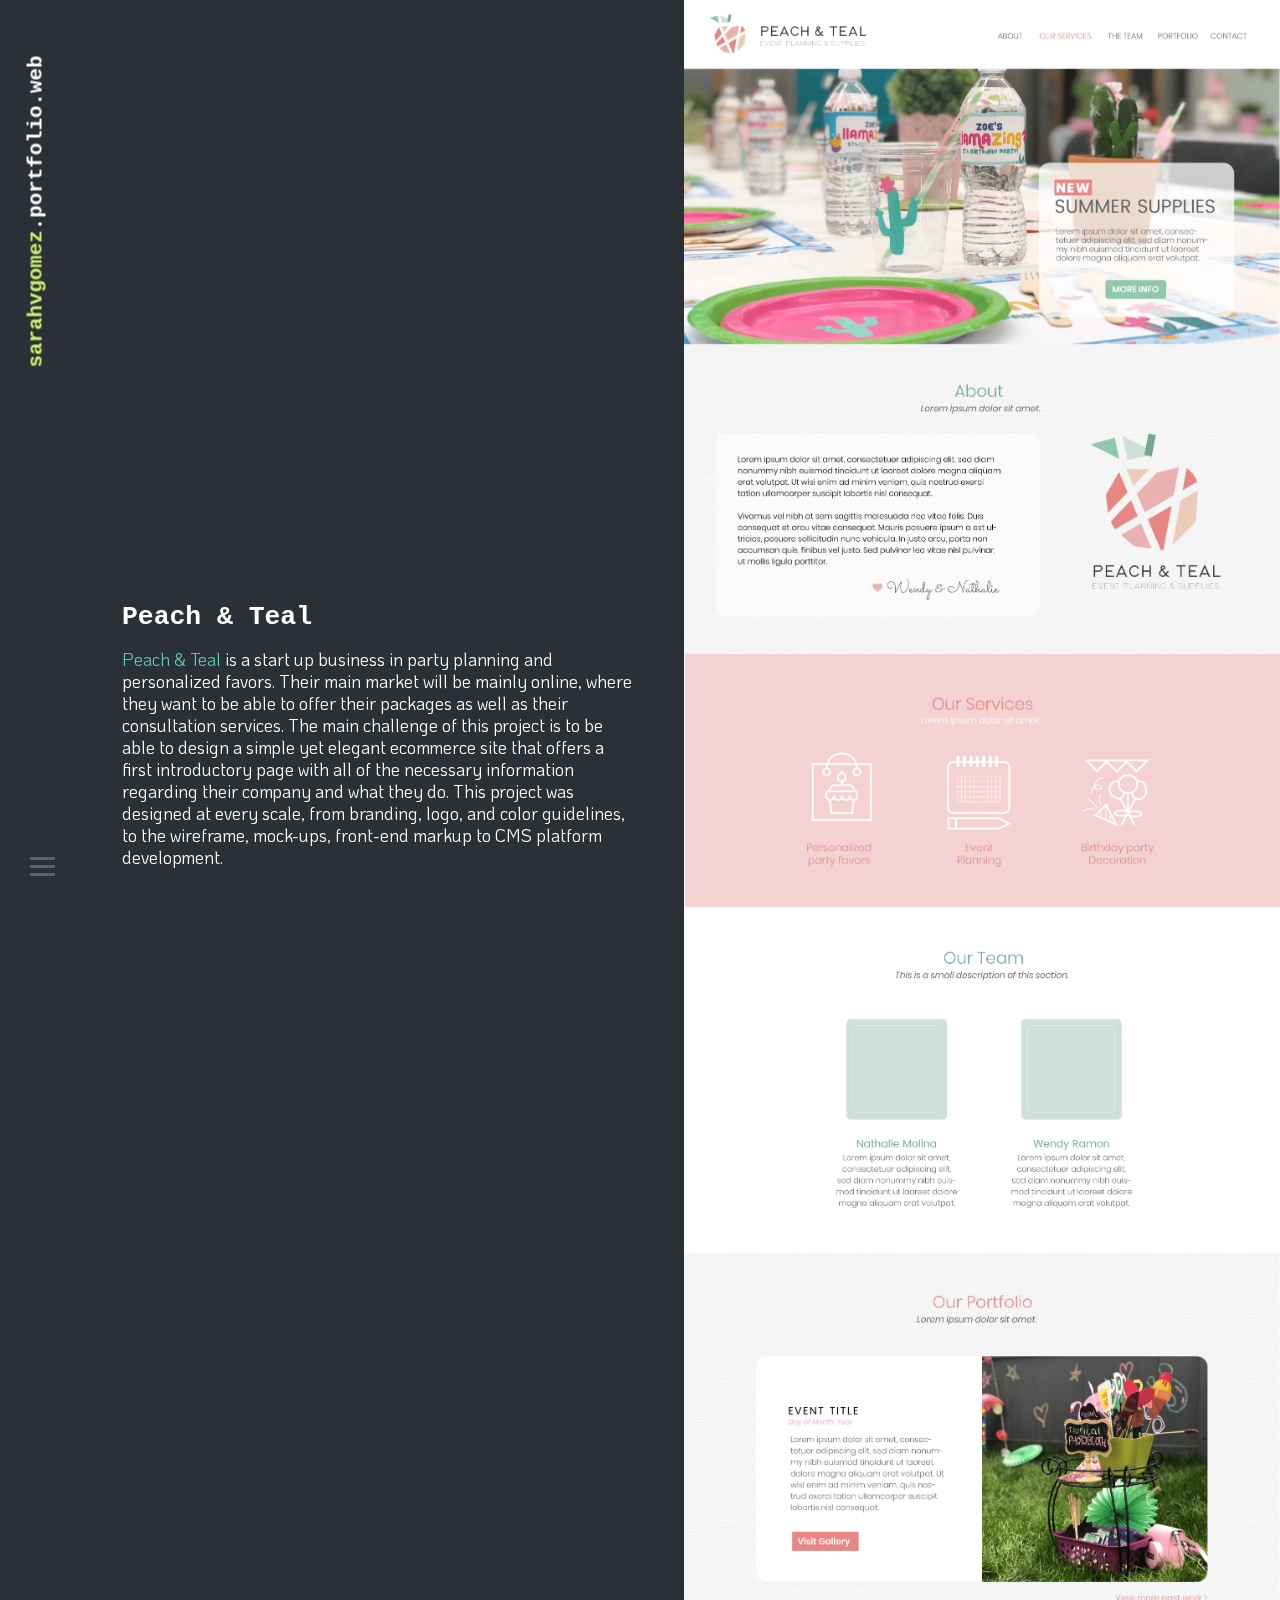
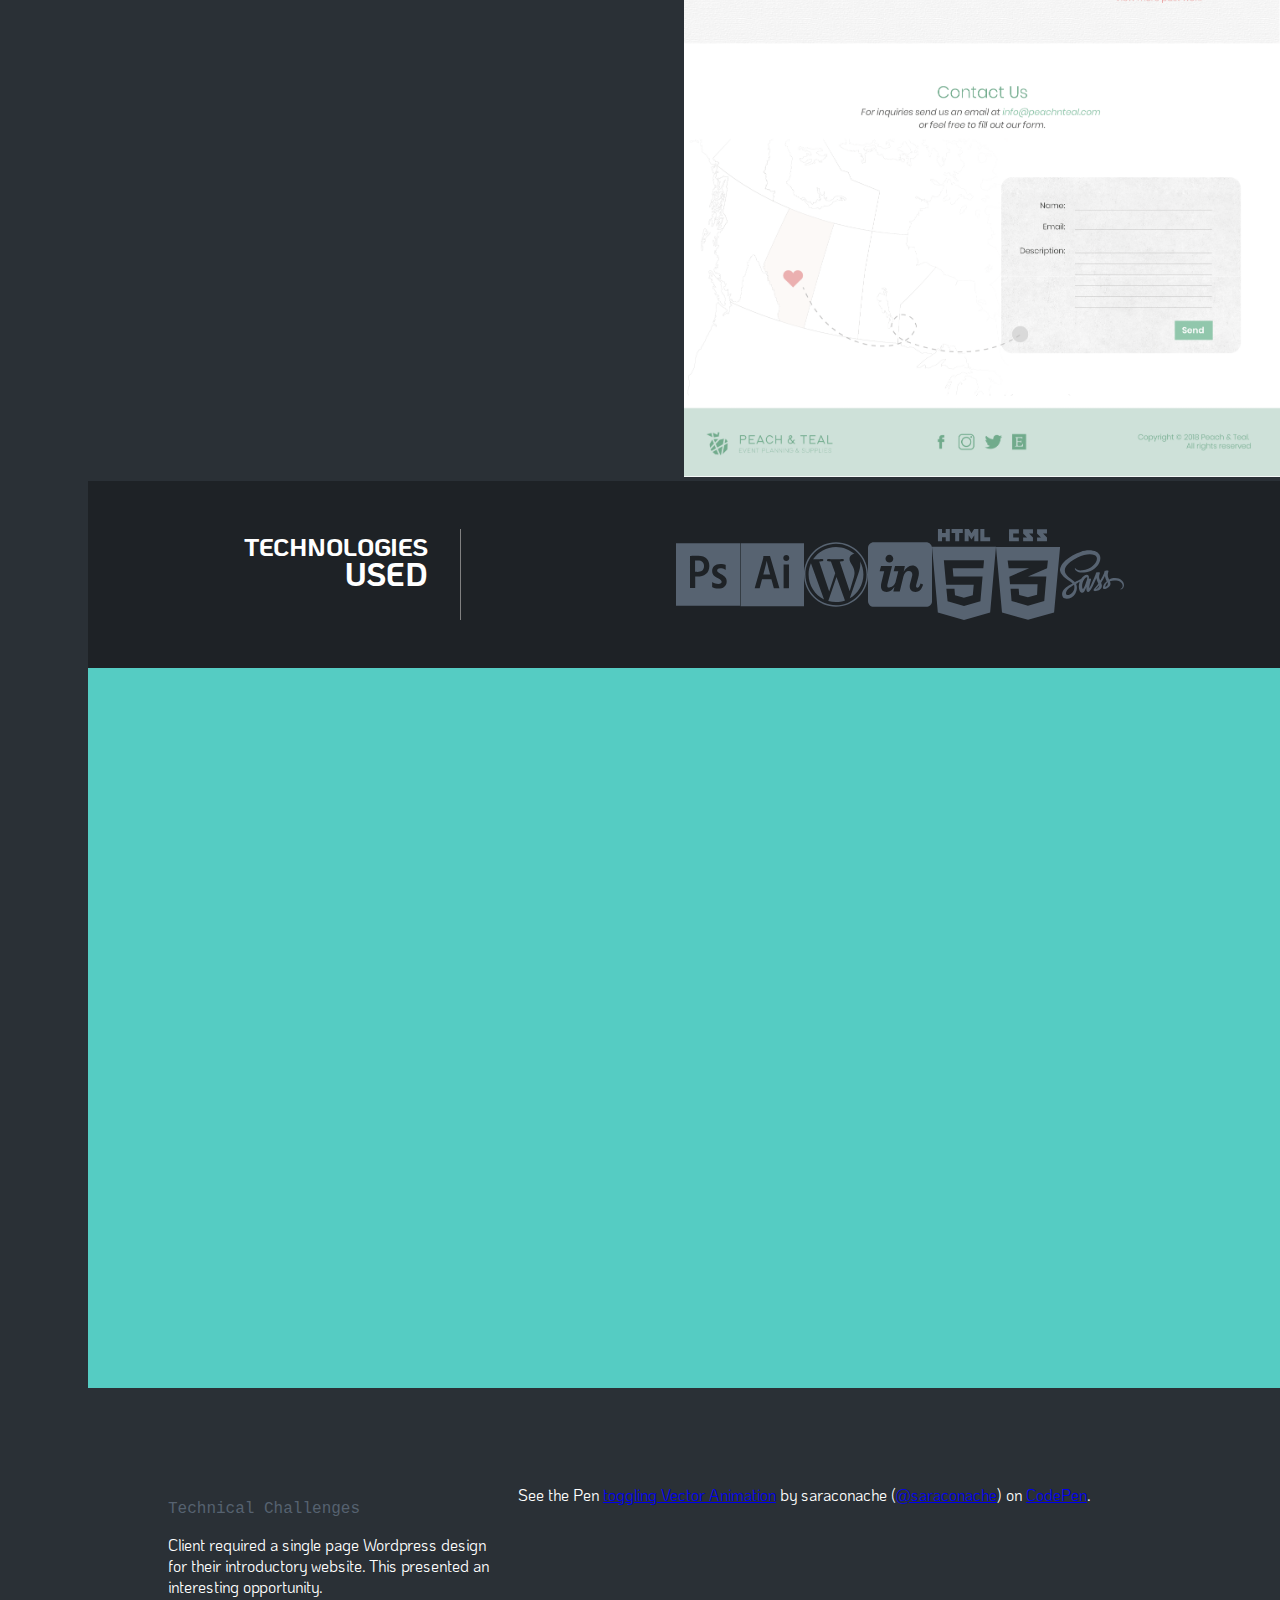
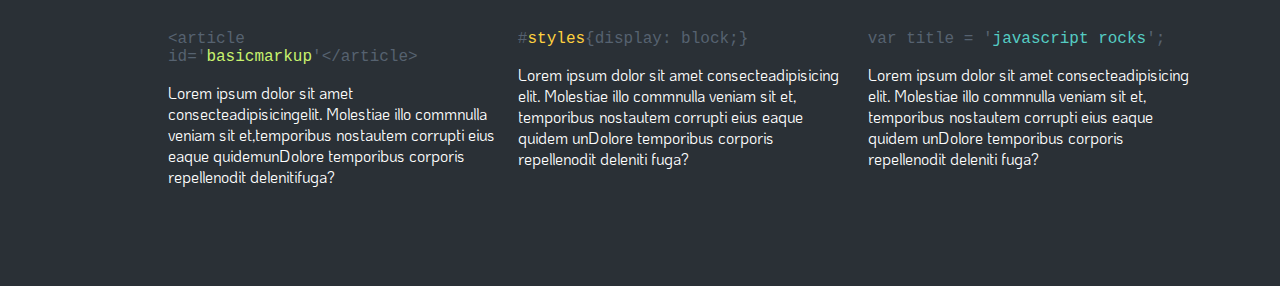
==== project1.html @ ef22a40a "Project" ====
<!DOCTYPE html>
<html class="no-js autoHeight" lang="en">
    <head>
        <meta charset="utf-8">
        <title>Works | Sarah V. Gomez Portfolio</title>
        <meta name="viewport" content="width=device-width, initial-scale=1">
        <link rel="stylesheet" href="css/style.css">
        <link rel="stylesheet" href="css/speechbubbles.css">
        <link href="https://fonts.googleapis.com/icon?family=Material+Icons" rel="stylesheet">
       </head>
    <body>
 <header>
     <h1 id="webHeading" class="mainHeading"><span>sarahvgomez</span>.portfolio.web</h1>
            <nav id="nav">
                    <button class="nav-icon" id="nav-icon"><span></span></button>
                    <ul>
                      <li><a href="index.html"><i class="material-icons">home</i></a></li>
                      <li><a href="about.html"><i class="material-icons">person</i></a></li>
                      <li><a href="works.html"><i class="material-icons">work</i></a></li>
                      <li><a href="contact.html"><i class="material-icons">email</i></a></li>
                    </ul>
            </nav>
</header>
        <main id="project">
            <section id="preview">
                <article id="fixed" class="fixedCSS">  
                        <h2>Peach &amp; Teal</h2>
<p><a href="http://www.peachnteal.com">Peach & Teal</a> is a start up business in party planning and personalized favors. Their main market will be mainly online, where they want to be able to offer their packages as well as their consultation services. The main challenge of this project is to be able to design a simple yet elegant ecommerce site that offers a first introductory page with all of the necessary information regarding their company and what they do. 

This project was designed at every scale, from branding, logo, and color guidelines, to the wireframe, mock-ups, front-end markup to CMS platform development. 
</p>

    </article>
    <div id="screenshot">
        <div id="bubbleOne_p1">
        Single page Wordpress layout. Each section pulls a Wordpress page content.
        </div>
        <div id="bubbleTwo_p1">
        SVG Animated Icons on hover. Each icon design moved/transformed differently.
        </div>
        <div id="bubbleThree_p1">
        Portfolio section pulls a different work on each page load. Showcasing the project.
        </div>
    <img src="images/PeachnTeal_website_mockup-01.png" alt="">
  </div>
    </section>
    <section id="technologies">
<h2>Technologies <span>Used</span></h2>
<div>
    <img src="images/psd-ico.svg" alt="Adobe Photoshop Icon">
    <img src="images/ai-ico.svg" alt="Adobe Illustrator Icon">
    <img src="images/wp-ico.svg" alt="Wordpress Icon">
    <img src="images/in-ico.svg" alt="Invision Icon">
    <img src="images/html-ico.svg" alt="HTML5 Icon">
    <img src="images/css-ico.svg" alt="CSS3 Icon">
    <img src="images/sass-ico.svg" alt="SaSS Icon">
  </div>
    </section>  

    <section id="branding">
        </section>
    <section id="dissection">
   <div id="smallPara">
    <h2>Technical Challenges</h2>
    <p>Client required a single page Wordpress design for their introductory website. This presented an interesting opportunity.</p>

   </div>
   <div id="codepen">
    <p data-height="327" data-theme-id="dark" data-slug-hash="KoLLQx" data-default-tab="html,result" data-user="saraconache" data-border-color="#2A3036" data-pen-title="toggling Vector Animation" class="codepen">See the Pen <a href="https://codepen.io/saraconache/pen/KoLLQx/">toggling Vector Animation</a> by saraconache (<a href="https://codepen.io/saraconache">@saraconache</a>) on <a href="https://codepen.io">CodePen</a>.</p>
    <script async src="https://static.codepen.io/assets/embed/ei.js"></script>
   </div>
   <div>
    <h2>&lt;article id='<span class="htmlTitle">basicmarkup</span>'&lt;/article&gt;</h2>
    <p>Lorem ipsum dolor sit amet consecteadipisicingelit. Molestiae illo commnulla veniam sit et,temporibus nostautem corrupti eius eaque quidemunDolore temporibus corporis repellenodit delenitifuga?</p>
   </div>

    <div>
            <h2>#<span class="cssTitle">styles</span>{display: block;}</h2>
        <p>Lorem ipsum dolor sit amet consecteadipisicing elit. Molestiae illo commnulla veniam sit et, temporibus nostautem corrupti eius eaque quidem unDolore temporibus corporis repellenodit deleniti fuga?</p>

    </div>
  
   <div>
        <h2>var title = '<span class="jsTitle">javascript rocks</span>';</h2>
        <p>Lorem ipsum dolor sit amet consecteadipisicing elit. Molestiae illo commnulla veniam sit et, temporibus nostautem corrupti eius eaque quidem unDolore temporibus corporis repellenodit deleniti fuga?</p>
   </div>
 
            </section>

            </main>
<script async defer src="js/main.js"></script> 
<script>





/* Project Preview scrolling*/
window.onscroll = function (event) {
  var headerImgOffset = screenshot.getBoundingClientRect();
var imgTop = headerImgOffset.top;
var imgBottom = headerImgOffset.bottom;
var imgHeight = screenshot.offsetHeight;
var viewportHeight = document.documentElement.clientHeight;

var viewportWidth = window.innerWidth || document.documentElement.clientWidth;
if (viewportWidth > 801) {
  if (imgBottom < viewportHeight) { 
          fixed.classList.remove('fixedCSS');
    }else{
          fixed.classList.add('fixedCSS');
  }
}else{
  fixed.classList.remove('fixedCSS');
}


var ypos = window.pageYOffset;
  if(ypos > 5){
  bubbleOne_p1.style.display = "inline-block";
  }else{
    bubbleOne_p1.style.display = "none";
  }
  if(ypos > 357){
    bubbleTwo_p1.style.display = "inline-block";
  }else{
    bubbleTwo_p1.style.display = "none";
  }
  if(ypos > 957){
    bubbleThree_p1.style.display = "inline-block";
  }else{
    bubbleThree_p1.style.display = "none";
  }
}
</script>
    </body>
</html>
---- css/style.css ----
@import url("https://fonts.googleapis.com/css?family=KoHo:400,700");
*, *::after, *::before {
  -webkit-box-sizing: border-box;
          box-sizing: border-box;
  padding: 0;
  margin: 0;
  border: 0;
  outline: 0;
  -webkit-font-smoothing: antialiased;
}

/* If Javascript isn't enabled: */
.disappear {
  display: none;
}

#noJSnote {
  color: #C8F26E;
  padding: 2rem;
  margin: 2rem auto;
  border: 1px dashed #C8F26E;
  width: 50%;
}

.no-js pre span:nth-of-type(1), .no-js pre span:nth-of-type(8) {
  color: #566270;
}

.no-js pre span:nth-of-type(2) {
  color: #FD6C6E;
}

.no-js pre span:nth-of-type(3) {
  color: #ffd23f;
}

.no-js pre span:nth-of-type(4), .no-js pre span:nth-of-type(5), .no-js pre span:nth-of-type(6), .no-js pre span:nth-of-type(7) {
  color: #C8F26E;
}

.autoHeight {
  height: auto;
}

.introHeight {
  height: 100%;
}

header {
  background: #2a3036;
}

body {
  font-family: 'KoHo', Arial, Helvetica, sans-serif;
  background: #2a3036;
  height: 100%;
  display: -ms-grid;
  display: grid;
  -ms-grid-columns: 5.5rem 1fr;
      grid-template-columns: 5.5rem 1fr;
}

@media (max-width: 450px) {
  body {
    -ms-grid-columns: 1fr;
        grid-template-columns: 1fr;
    -ms-grid-rows: 4rem 1fr;
        grid-template-rows: 4rem 1fr;
  }
}

@media (min-width: 2900px) {
  body {
    -ms-grid-columns: 12rem 1fr;
        grid-template-columns: 12rem 1fr;
  }
}

nav {
  z-index: 100;
  /* Hover effects of each icon */
  /* Pseudo elements - icons*/
}

nav a {
  color: inherit;
  text-decoration: none;
}

nav ul {
  position: fixed;
  bottom: 60px;
  left: 5px;
  height: 16rem;
  opacity: 0;
  pointer-events: none;
  list-style: none;
  text-align: center;
  -webkit-transition: opacity 0.3s;
  transition: opacity 0.3s;
}

@media (max-width: 450px) {
  nav ul {
    top: 47px;
    left: unset;
    right: 60px;
    height: 2rem;
    width: 14rem;
    display: -webkit-box;
    display: -ms-flexbox;
    display: flex;
    -ms-flex-pack: distribute;
        justify-content: space-around;
  }
}

@media (min-width: 451px) {
  nav ul {
    height: 9rem;
    left: 0px;
    width: 85px;
  }
}

@media (min-width: 1100px) {
  nav ul {
    height: 11rem;
  }
}

@media (min-width: 1500px) {
  nav ul {
    width: 95px;
  }
}

@media (min-width: 1700px) {
  nav ul {
    height: 15rem;
  }
}

@media (min-width: 2900px) {
  nav ul {
    height: 20rem;
    width: 200px;
    bottom: 170px;
  }
}

nav ul li {
  font-family: "Lucida Console", Monaco, monospace;
  text-transform: uppercase;
  letter-spacing: 2px;
  padding: 0.35em 0;
}

nav .material-icons {
  font-size: 18px;
}

@media (min-width: 1100px) {
  nav .material-icons {
    font-size: 24px;
  }
}

@media (min-width: 1700px) {
  nav .material-icons {
    font-size: 36px;
  }
}

@media (min-width: 2900px) {
  nav .material-icons {
    font-size: 48px;
  }
}

nav li {
  color: #566270;
  -webkit-transition: color 0.3s;
  transition: color 0.3s;
}

nav li:nth-of-type(1):hover {
  color: #FD6C6E;
}

nav li:nth-of-type(2):hover {
  color: #ffd23f;
}

nav li:nth-of-type(3):hover {
  color: #C8F26E;
}

nav li:nth-of-type(4):hover {
  color: #55CCC3;
}

nav li:hover::after {
  display: block;
  color: white;
}

@media (max-width: 450px) {
  nav li:hover::after {
    font-size: 0.7rem;
  }
}

@media (min-width: 451px) {
  nav li:hover::after {
    font-size: 0.7rem;
  }
}

@media (min-width: 1700px) {
  nav li:hover::after {
    font-size: 1rem;
  }
}

@media (min-width: 2900px) {
  nav li:hover::after {
    font-size: 1.7rem;
  }
}

nav li:nth-of-type(1):hover::after {
  content: 'Home';
}

nav li:nth-of-type(2):hover::after {
  content: 'About';
}

nav li:nth-of-type(3):hover::after {
  content: 'Work';
}

nav li:nth-of-type(4):hover::after {
  content: 'Contact';
}

/* Default Nav state ends */
nav.active ul {
  opacity: 1;
  pointer-events: initial;
  -webkit-transition-delay: 0.2s;
          transition-delay: 0.2s;
}

/* Draw menu icon */
.nav-icon {
  -webkit-appearance: none;
  -moz-appearance: none;
  appearance: none;
  background: transparent;
  cursor: pointer;
  display: inline-block;
  height: 35px;
  width: 35px;
  position: fixed;
  bottom: 15px;
  left: 25px;
  -webkit-transition: background 0.3s;
  transition: background 0.3s;
}

@media (max-width: 450px) {
  .nav-icon {
    top: 45px;
    left: unset;
    right: 20px;
  }
}

@media (min-width: 1500px) {
  .nav-icon {
    height: 40px;
    width: 40px;
  }
}

@media (min-width: 1700px) {
  .nav-icon {
    height: 50px;
    width: 50px;
  }
}

@media (min-width: 2900px) {
  .nav-icon {
    height: 90px;
    width: 90px;
    left: 45px;
    bottom: 30px;
  }
}

.nav-icon span {
  /* First bar from Icon */
  position: absolute;
  top: 15px;
  left: 5px;
  background: #566270;
  display: block;
  height: 3px;
  right: 5px;
  transition: -webkit-transform 0.3s;
  -webkit-transition: -webkit-transform 0.3s;
  transition: transform 0.3s;
  transition: transform 0.3s, -webkit-transform 0.3s;
}

@media (min-width: 1500px) {
  .nav-icon span {
    height: 5px;
  }
}

@media (min-width: 2900px) {
  .nav-icon span {
    height: 10px;
    left: 15px;
  }
}

.nav-icon span:before, .nav-icon span:after {
  /* Pseudo elements for other bars*/
  width: 100%;
  height: 3px;
  background: #566270;
  content: "";
  display: block;
  left: 0;
  position: absolute;
}

@media (min-width: 1500px) {
  .nav-icon span:before, .nav-icon span:after {
    height: 5px;
  }
}

@media (min-width: 1700px) {
  .nav-icon span:before, .nav-icon span:after {
    height: 5px;
  }
}

@media (min-width: 2900px) {
  .nav-icon span:before, .nav-icon span:after {
    height: 10px;
  }
}

.nav-icon span:before {
  top: -8px;
}

@media (min-width: 1500px) {
  .nav-icon span:before {
    top: -10px;
  }
}

@media (min-width: 1700px) {
  .nav-icon span:before {
    top: -14px;
  }
}

@media (min-width: 2900px) {
  .nav-icon span:before {
    top: -20px;
  }
}

.nav-icon span:after {
  bottom: -8px;
}

@media (min-width: 1500px) {
  .nav-icon span:after {
    bottom: -10px;
  }
}

@media (min-width: 1700px) {
  .nav-icon span:after {
    bottom: -14px;
  }
}

@media (min-width: 2900px) {
  .nav-icon span:after {
    bottom: -20px;
  }
}

/* End icon creation */
.active .nav-icon span {
  -webkit-transform: rotate(90deg);
  transform: rotate(90deg);
}

/* ----- Main container styles ------ */
#works {
  display: -ms-grid;
  display: grid;
  -ms-grid-columns: (minmax(18rem, 1fr))[auto-fit];
      grid-template-columns: repeat(auto-fit, minmax(18rem, 1fr));
  grid-auto-rows: 15rem;
  height: 100%;
}

@media (max-width: 450px) {
  #works {
    -ms-grid-columns: (minmax(10rem, 1fr))[auto-fit];
        grid-template-columns: repeat(auto-fit, minmax(10rem, 1fr));
    grid-auto-rows: 11rem;
  }
}

@media (min-width: 451px) {
  #works {
    -ms-grid-columns: (minmax(13rem, 1fr))[auto-fit];
        grid-template-columns: repeat(auto-fit, minmax(13rem, 1fr));
    grid-auto-rows: 12rem;
  }
}

@media (min-width: 1100px) {
  #works {
    -ms-grid-columns: (minmax(18rem, 1fr))[auto-fit];
        grid-template-columns: repeat(auto-fit, minmax(18rem, 1fr));
    grid-auto-rows: 15rem;
  }
}

@media (min-width: 2450px) {
  #works {
    -ms-grid-columns: (minmax(35rem, 1fr))[auto-fit];
        grid-template-columns: repeat(auto-fit, minmax(35rem, 1fr));
    grid-auto-rows: 30rem;
  }
}

@media (min-width: 2000px) {
  #works {
    -ms-grid-columns: (minmx(28rem, 1fr))[auto-fit];
        grid-template-columns: repeat(auto-fit, minmx(28rem, 1fr));
    grid-auto-rows: 25rem;
  }
}

#works div img {
  width: 100%;
  height: 100%;
  -webkit-filter: grayscale(1);
  filter: grayscale(1) opacity(0.4);
  -webkit-transition: -webkit-filter 1s;
  transition: -webkit-filter 1s;
  transition: filter 1s;
  transition: filter 1s, -webkit-filter 1s;
}

#works div img:hover {
  -webkit-filter: none;
          filter: none;
}

/* Main - Works ends */
#intro {
  font-family: "Lucida Console", Monaco, monospace;
  font-size: 1.2rem;
  color: white;
  display: -ms-grid;
  display: grid;
  margin: auto;
}

#intro pre {
  display: block;
  color: white;
  white-space: pre-wrap;
  padding: 10px;
  line-height: 1.5em;
  font-family: "Lucida Console", Monaco, monospace;
}

@media (max-width: 450px) {
  #intro pre {
    font-size: 1rem;
    padding: 30px;
  }
}

@media (min-width: 800px) {
  #intro pre {
    font-size: 1.2rem;
  }
}

@media (min-width: 1100px) {
  #intro pre {
    font-size: 1.4rem;
  }
}

@media (min-width: 1500px) {
  #intro pre {
    font-size: 1.8rem;
  }
}

@media (min-width: 2000px) {
  #intro pre {
    font-size: 2.1rem;
  }
}

@media (min-width: 2450px) {
  #intro pre {
    font-size: 2.5rem;
  }
}

@media (min-width: 2900px) {
  #intro pre {
    font-size: 3.2rem;
  }
}

#intro pre .string {
  color: #C8F26E;
}

#intro pre .keywordsJsReg {
  color: #FD6C6E;
}

#intro pre .specialJsReg {
  color: #6DE4D1;
}

#intro pre .globalJsReg {
  color: #A1E46D;
  font-weight: bold;
}

#intro pre .inlineCommentReg, #intro pre .specialCommentReg {
  color: #566270;
}

#intro pre .specialMethReg {
  color: #ffd23f;
}

#intro pre .htmlTags {
  color: #FD6C6E;
}

#intro pre .mysqlReg {
  color: #1D968C;
}

#intro pre .specialPhpReg {
  color: #597EA7;
}

#intro pre a {
  /* Links inside the PRE */
  color: #55CCC3;
  text-decoration: none;
  -webkit-transition: 0.4s color;
  transition: 0.4s color;
}

#intro pre a:hover {
  color: #C24E5A;
}

/* Main - Intro ends */
#about {
  display: -webkit-box;
  display: -ms-flexbox;
  display: flex;
  -webkit-box-pack: center;
      -ms-flex-pack: center;
          justify-content: center;
  -webkit-box-align: center;
      -ms-flex-align: center;
          align-items: center;
  font-family: 'KoHo', Arial, Helvetica, sans-serif;
}

@media (max-width: 450px) {
  #about {
    height: auto;
  }
}

@media (min-width: 800px) {
  #about {
    height: 100vh;
  }
}

.profilepic {
  width: 15rem;
  height: 15rem;
  -webkit-clip-path: circle(50% at 50% 50%);
  clip-path: circle(50% at 50% 50%);
}

@media (max-width: 450px) {
  .profilepic {
    width: 12rem;
    height: 12rem;
    margin: 0 auto 2rem;
  }
}

@media (min-width: 451px) {
  .profilepic {
    margin: 0 auto 2rem;
  }
}

@media (min-width: 800px) {
  .profilepic {
    width: 15rem;
    height: 15rem;
    margin: 0 3rem;
  }
}

@media (min-width: 2000px) {
  .profilepic {
    width: 20rem;
    height: 20rem;
  }
}

@media (min-width: 2900px) {
  .profilepic {
    height: 35rem;
    width: 35rem;
    margin: 0 5rem;
  }
}

#about section {
  max-width: 130rem;
}

@media (max-width: 450px) {
  #about section {
    -webkit-box-orient: vertical;
    -webkit-box-direction: normal;
        -ms-flex-direction: column;
            flex-direction: column;
    width: 100%;
    padding: 2rem;
  }
}

@media (min-width: 451px) {
  #about section {
    -webkit-box-orient: vertical;
    -webkit-box-direction: normal;
        -ms-flex-direction: column;
            flex-direction: column;
    width: 100%;
    padding: 2rem;
  }
}

@media (min-width: 800px) {
  #about section {
    width: 70%;
    display: -webkit-box;
    display: -ms-flexbox;
    display: flex;
    -webkit-box-orient: horizontal;
    -webkit-box-direction: normal;
        -ms-flex-direction: row;
            flex-direction: row;
  }
}

#about section article {
  color: white;
}

@media (max-width: 450px) {
  #about section article {
    font-size: 1rem;
  }
}

@media (min-width: 451px) {
  #about section article {
    font-size: 1rem;
  }
}

@media (min-width: 800px) {
  #about section article {
    font-size: 1.1rem;
  }
}

@media (min-width: 1500px) {
  #about section article {
    font-size: 1.4rem;
  }
}

@media (min-width: 2450px) {
  #about section article {
    font-size: 1.8rem;
  }
}

@media (min-width: 2900px) {
  #about section article {
    font-size: 3rem;
  }
}

#about section article h2 {
  font-family: "Lucida Console", Monaco, monospace;
  margin-bottom: 2rem;
}

#about section article span {
  color: #FD6C6E;
}

/* Main - About ends */
#contact {
  height: 100vh;
  display: -ms-grid;
  display: grid;
  -ms-grid-columns: 1fr 1fr 1fr;
      grid-template-columns: 1fr 1fr 1fr;
  -ms-grid-rows: 15rem 1fr;
      grid-template-rows: 15rem 1fr;
}

@media (max-width: 450px) {
  #contact {
    -ms-grid-rows: 10rem 1fr;
        grid-template-rows: 10rem 1fr;
    -ms-grid-columns: 1fr;
        grid-template-columns: 1fr;
  }
}

@media (min-width: 451px) {
  #contact {
    -ms-grid-columns: 1fr;
        grid-template-columns: 1fr;
  }
}

@media (min-width: 1700px) {
  #contact {
    -ms-grid-columns: 1fr 1fr 1fr 1fr;
        grid-template-columns: 1fr 1fr 1fr 1fr;
    -ms-grid-rows: 25rem 1fr;
        grid-template-rows: 25rem 1fr;
  }
}

@media (min-width: 2450px) {
  #contact {
    -ms-grid-columns: 1fr 1fr 1fr 1fr 1fr;
        grid-template-columns: 1fr 1fr 1fr 1fr 1fr;
    -ms-grid-rows: 35rem 1fr;
        grid-template-rows: 35rem 1fr;
  }
}

@media (min-width: 2900px) {
  #contact {
    -ms-grid-columns: 1fr 1fr 1fr;
        grid-template-columns: 1fr 1fr 1fr;
    -ms-grid-rows: 45rem 1fr;
        grid-template-rows: 45rem 1fr;
  }
}

#contact article {
  color: white;
  margin-right: 2rem;
  -ms-grid-column: 3;
  -ms-grid-column-span: 1;
  grid-column: 3/4;
  -ms-grid-row: 2;
  -ms-grid-row-span: 1;
  grid-row: 2/3;
  text-align: right;
}

@media (max-width: 450px) {
  #contact article {
    margin: 2rem 2rem;
    -ms-grid-column: 1;
    -ms-grid-column-span: 1;
    grid-column: 1/2;
    -ms-grid-row: 1;
    -ms-grid-row-span: 1;
    grid-row: 1/2;
  }
}

@media (min-width: 451px) {
  #contact article {
    margin: 2rem 2rem;
    -ms-grid-column: 1;
    -ms-grid-column-span: 1;
    grid-column: 1/2;
    -ms-grid-row: 1;
    -ms-grid-row-span: 1;
    grid-row: 1/2;
  }
}

@media (min-width: 800px) {
  #contact article {
    margin: 2rem 5rem;
  }
}

@media (min-width: 1100px) {
  #contact article {
    margin-right: 2rem;
    -ms-grid-column: 3;
    -ms-grid-column-span: 1;
    grid-column: 3/4;
    -ms-grid-row: 2;
    -ms-grid-row-span: 1;
    grid-row: 2/3;
  }
}

@media (min-width: 2900px) {
  #contact {
    padding-right: 5rem;
    font-size: 2.2rem;
  }
}

#contact form > div:nth-of-type(2) {
  width: 100%;
}

#contact form {
  margin-left: 5rem;
  -ms-grid-column: 1;
  -ms-grid-column-span: 2;
  grid-column: 1/3;
  -ms-grid-row: 2;
  -ms-grid-row-span: 1;
  grid-row: 2/3;
}

@media (max-width: 450px) {
  #contact form {
    -ms-grid-column: 1;
    -ms-grid-column-span: 1;
    grid-column: 1/2;
    -ms-grid-row: 2;
    -ms-grid-row-span: 1;
    grid-row: 2/3;
    margin: 0.7rem;
  }
}

@media (min-width: 451px) {
  #contact form {
    margin: 0.7rem;
  }
}

@media (min-width: 800px) {
  #contact form {
    margin: 2rem 5rem;
  }
}

@media (min-width: 1100px) {
  #contact form {
    margin-left: 5rem;
    -ms-grid-column: 1;
    -ms-grid-column-span: 2;
    grid-column: 1/3;
    -ms-grid-row: 2;
    -ms-grid-row-span: 1;
    grid-row: 2/3;
  }
}

#contact form .personalInfo {
  display: -webkit-box;
  display: -ms-flexbox;
  display: flex;
  width: 100%;
  -webkit-box-pack: justify;
      -ms-flex-pack: justify;
          justify-content: space-between;
}

@media (max-width: 450px) {
  #contact form .personalInfo {
    -webkit-box-orient: vertical;
    -webkit-box-direction: normal;
        -ms-flex-direction: column;
            flex-direction: column;
  }
}

#contact form .group {
  width: 49%;
}

@media (max-width: 450px) {
  #contact form .group {
    width: 100%;
  }
}

#contact form label {
  position: relative;
  top: -35px;
  left: 15px;
  color: #ffd23f;
  font: 400 1.2rem 'KoHo';
  cursor: text;
  -webkit-transition: .25s ease;
  transition: .25s ease;
}

@media (min-width: 2000px) {
  #contact form label {
    top: -55px;
    font-size: 2.2rem;
  }
}

@media (min-width: 2900px) {
  #contact form label {
    top: -68px;
  }
}

#contact form input:focus ~ label, #contact form input:valid ~ label {
  top: -52px;
  left: 15px;
  font: 700 1rem 'KoHo';
  color: #ffd23f;
  background: #2A3036;
  padding: 0 0.5rem;
}

@media (min-width: 2000px) {
  #contact form input:focus ~ label, #contact form input:valid ~ label {
    top: -75px;
    font: 700 1.5rem 'KoHo';
  }
}

@media (min-width: 2900px) {
  #contact form input:focus ~ label, #contact form input:valid ~ label {
    top: -105px;
    font: 700 2rem 'KoHo';
  }
}

#contact form input {
  font-family: 'KoHo', Arial, Helvetica, sans-serif;
  display: block;
  width: 100%;
  border: 2px solid #566270;
  border-radius: 10px;
  color: #fff;
  background: transparent;
  padding: 0.5rem;
  font-size: 1rem;
  -webkit-transition: .3s ease;
  transition: .3s ease;
}

@media (min-width: 2000px) {
  #contact form input {
    font-size: 2rem;
  }
}

@media (min-width: 2900px) {
  #contact form input {
    font-size: 3rem;
  }
}

#contact form input:focus {
  outline: none;
}

#contact form input:invalid {
  -webkit-box-shadow: none;
          box-shadow: none;
}

#contact form textarea {
  font-family: 'KoHo', Arial, Helvetica, sans-serif;
  color: #fff;
  background: transparent;
  border: 2px solid #566270;
  border-radius: 8px;
  padding: 1rem;
  width: 100%;
  height: 12rem;
  -webkit-transition: .3s ease;
  transition: .3s ease;
}

@media (min-width: 2000px) {
  #contact form textarea {
    font-size: 2rem;
  }
}

@media (min-width: 2900px) {
  #contact form textarea {
    height: 30rem;
    font-size: 3rem;
  }
}

#contact form textarea:invalid {
  -webkit-box-shadow: none;
          box-shadow: none;
}

#contact form .groupTextarea {
  width: 100%;
  height: auto;
}

#contact form .groupTextarea label {
  position: relative;
  top: -180px;
  left: 15px;
}

@media (min-width: 2900px) {
  #contact form .groupTextarea label {
    top: -460px;
  }
}

#contact form textarea:focus ~ label, #contact form textarea:valid ~ label {
  top: -200px;
  left: 15px;
  font: 700 1rem 'KoHo';
  color: #ffd23f;
  background: #2A3036;
  padding: 0 0.5rem;
}

@media (min-width: 2000px) {
  #contact form textarea:focus ~ label, #contact form textarea:valid ~ label {
    top: -210px;
    font: 700 1.5rem 'KoHo';
  }
}

@media (min-width: 2900px) {
  #contact form textarea:focus ~ label, #contact form textarea:valid ~ label {
    top: -510px;
    font: 700 2rem 'KoHo';
  }
}

#contact form #contactButton {
  background: #22272B;
  color: #566270;
  padding: 1rem;
  border-radius: 8px;
  font-size: 1rem;
  -webkit-transition: .3s ease;
  transition: .3s ease;
}

@media (min-width: 2000px) {
  #contact form #contactButton {
    font-size: 1.5rem;
    padding: 1.1rem;
  }
}

@media (min-width: 2900px) {
  #contact form #contactButton {
    font-size: 2rem;
    padding: 1.7rem;
  }
}

#contact form #contactButton:hover {
  background: #ffd23f;
  cursor: pointer;
  color: #22272B;
}

/* MAIN - Contact ends*/
#project {
  display: -webkit-box;
  display: -ms-flexbox;
  display: flex;
  -webkit-box-orient: vertical;
  -webkit-box-direction: normal;
      -ms-flex-direction: column;
          flex-direction: column;
}

#preview {
  height: auto;
  width: 100%;
  display: -webkit-box;
  display: -ms-flexbox;
  display: flex;
  -webkit-box-pack: end;
      -ms-flex-pack: end;
          justify-content: flex-end;
}

@media (max-width: 450px) {
  #preview {
    -webkit-box-orient: vertical;
    -webkit-box-direction: normal;
        -ms-flex-direction: column;
            flex-direction: column;
  }
}

@media (min-width: 451px) {
  #preview {
    -webkit-box-orient: vertical;
    -webkit-box-direction: normal;
        -ms-flex-direction: column;
            flex-direction: column;
  }
}

@media (min-width: 800px) {
  #preview {
    -webkit-box-orient: horizontal;
    -webkit-box-direction: normal;
        -ms-flex-direction: row;
            flex-direction: row;
  }
}

#preview article {
  width: 50%;
  color: white;
  font-size: 1.1rem;
  padding: 2rem;
  display: -webkit-box;
  display: -ms-flexbox;
  display: flex;
  -webkit-box-orient: vertical;
  -webkit-box-direction: normal;
      -ms-flex-direction: column;
          flex-direction: column;
  -webkit-box-pack: end;
      -ms-flex-pack: end;
          justify-content: flex-end;
  -webkit-transition: opacity 0.4s;
  transition: opacity 0.4s;
}

@media (max-width: 450px) {
  #preview article {
    font-size: 1rem;
    width: 100%;
  }
}

@media (min-width: 451px) {
  #preview article {
    font-size: 1rem;
    width: 100%;
  }
}

@media (min-width: 800px) {
  #preview article {
    width: 50%;
    font-size: 1.1rem;
  }
}

@media (min-width: 1700px) {
  #preview article {
    font-size: 1.3rem;
    padding: 4rem;
  }
}

@media (min-width: 2900px) {
  #preview article {
    font-size: 2.5rem;
    padding: 8rem;
  }
}

#preview article a {
  text-decoration: none;
  color: #55CCC3;
}

#preview article h2 {
  font-family: "Lucida Console", Monaco, monospace;
  margin-bottom: 1rem;
}

#preview .fixedCSS {
  position: fixed;
  left: 90px;
  height: 100vh;
  width: 45%;
}

@media (min-width: 1700px) {
  #preview .fixedCSS {
    padding: 4rem;
  }
}

#screenshot {
  width: 50%;
  top: 0;
  right: 0;
}

@media (max-width: 450px) {
  #screenshot {
    width: 100%;
  }
}

@media (min-width: 451px) {
  #screenshot {
    width: 100%;
  }
}

@media (min-width: 800px) {
  #screenshot {
    width: 50%;
  }
}

#screenshot img {
  width: 100%;
}

#technologies {
  background: #1E2226;
  padding: 3rem;
  color: white;
  display: -webkit-box;
  display: -ms-flexbox;
  display: flex;
  width: 100%;
  -ms-flex-pack: distribute;
      justify-content: space-around;
}

@media (max-width: 450px) {
  #technologies {
    -webkit-box-orient: vertical;
    -webkit-box-direction: normal;
        -ms-flex-direction: column;
            flex-direction: column;
    -ms-flex-wrap: wrap;
        flex-wrap: wrap;
  }
}

@media (min-width: 451px) {
  #technologies {
    -webkit-box-orient: vertical;
    -webkit-box-direction: normal;
        -ms-flex-direction: column;
            flex-direction: column;
    -ms-flex-wrap: wrap;
        flex-wrap: wrap;
  }
}

@media (min-width: 800px) {
  #technologies {
    -webkit-box-orient: horizontal;
    -webkit-box-direction: normal;
        -ms-flex-direction: row;
            flex-direction: row;
  }
}

@media (min-width: 2900px) {
  #technologies {
    padding: 6rem;
  }
}

#technologies div {
  display: -webkit-box;
  display: -ms-flexbox;
  display: flex;
  -ms-flex-wrap: wrap;
      flex-wrap: wrap;
  -ms-flex-pack: distribute;
      justify-content: space-around;
}

@media (max-width: 450px) {
  #technologies div {
    margin-top: 2rem;
  }
}

@media (min-width: 451px) {
  #technologies div {
    margin-top: 2rem;
  }
}

@media (min-width: 800px) {
  #technologies div {
    margin: 0;
  }
}

#technologies img {
  width: 4rem;
}

@media (max-width: 450px) {
  #technologies img {
    margin: 0rem;
  }
}

@media (min-width: 451px) {
  #technologies img {
    margin: 0.5rem;
  }
}

@media (min-width: 800px) {
  #technologies img {
    margin: 0;
  }
}

@media (min-width: 2900px) {
  #technologies img {
    width: 6rem;
  }
}

#technologies h2 {
  font-size: 1.6rem;
  text-transform: uppercase;
  text-align: right;
  padding-right: 2rem;
  border-right: 1px solid gray;
}

@media (max-width: 450px) {
  #technologies h2 {
    text-align: center;
    border: 0;
    padding: 0;
  }
}

@media (min-width: 451px) {
  #technologies h2 {
    text-align: center;
    border: 0;
    padding: 0;
  }
}

@media (min-width: 800px) {
  #technologies h2 {
    text-align: right;
    padding-right: 2rem;
    border-right: 1px solid gray;
  }
}

@media (min-width: 2900px) {
  #technologies h2 {
    font-size: 3rem;
  }
}

#technologies h2 span {
  font-size: 2rem;
  display: block;
  margin-top: -10px;
}

@media (min-width: 2900px) {
  #technologies h2 span {
    font-size: 4rem;
  }
}

#dissection {
  padding: 6rem 5rem;
  color: white;
  font-size: 1rem;
  display: -ms-grid;
  display: grid;
  grid-gap: 1.1rem;
  -ms-grid-columns: 1fr 1fr 1fr;
      grid-template-columns: 1fr 1fr 1fr;
}

@media (max-width: 450px) {
  #dissection {
    -ms-grid-columns: 1fr;
        grid-template-columns: 1fr;
    grid-gap: 0.5rem;
    padding: 4rem 1.5rem;
  }
}

@media (min-width: 451px) {
  #dissection {
    -ms-grid-columns: 1fr;
        grid-template-columns: 1fr;
    grid-gap: 0.5rem;
    padding: 4rem 0;
  }
}

@media (min-width: 800px) {
  #dissection {
    padding: 6rem 5rem;
    grid-gap: 1.1rem;
    -ms-grid-columns: 1fr 1fr 1fr;
        grid-template-columns: 1fr 1fr 1fr;
  }
}

@media (min-width: 1700px) {
  #dissection {
    font-size: 1.3rem;
    padding: 6rem 8rem;
  }
}

@media (min-width: 2900px) {
  #dissection {
    font-size: 2.4rem;
    width: 80%;
    margin: 0 auto;
    height: auto;
    padding: 15rem 5rem;
  }
}

#dissection h2 {
  font-family: "Lucida Console", Monaco, monospace;
  font-size: 1rem;
  font-weight: 300;
  margin: 1rem auto;
  color: #566270;
}

@media (min-width: 1700px) {
  #dissection h2 {
    font-size: 1.2rem;
  }
}

@media (min-width: 2900px) {
  #dissection h2 {
    font-size: 2.6rem;
  }
}

#dissection h2 .htmlTitle {
  color: #C8F26E;
}

#dissection h2 .cssTitle {
  color: #ffd23f;
}

#dissection h2 .jsTitle {
  color: #55CCC3;
}

#dissection #smallPara {
  -ms-grid-column: 1;
  -ms-grid-column-span: 1;
  grid-column: 1/2;
}

#dissection #codepen {
  -ms-grid-column: 2;
  -ms-grid-column-span: 2;
  grid-column: 2/4;
}

@media (max-width: 450px) {
  #dissection #codepen {
    -ms-grid-column: 1;
    -ms-grid-column-span: 1;
    grid-column: 1/2;
  }
}

@media (min-width: 451px) {
  #dissection #codepen {
    -ms-grid-column: 1;
    -ms-grid-column-span: 1;
    grid-column: 1/2;
  }
}

@media (min-width: 800px) {
  #dissection #codepen {
    -ms-grid-column: 2;
    -ms-grid-column-span: 2;
    grid-column: 2/4;
  }
}

#branding {
  width: 100%;
  height: 80vh;
  background: #55CCC3;
}

/* ---- Headings ---- */
.mainHeading {
  font-family: "Lucida Console", Monaco, monospace;
  font-size: 1.3rem;
  color: white;
  -webkit-transform: rotate(-90deg);
          transform: rotate(-90deg);
  position: fixed;
}

#worksHeading {
  top: 170px;
  left: -85px;
}

@media (max-width: 450px) {
  #worksHeading {
    -webkit-transform: none;
            transform: none;
    top: 20px;
    left: unset;
    right: 20px;
    font-size: 1rem;
  }
}

@media (min-width: 800px) {
  #worksHeading {
    font-size: 1.3rem;
  }
}

@media (min-width: 2000px) {
  #worksHeading {
    font-size: 2rem;
    top: 240px;
    left: -155px;
  }
}

@media (min-width: 2900px) {
  #worksHeading {
    font-size: 3rem;
    left: -210px;
    top: 360px;
  }
}

#worksHeading span {
  color: #55CCC3;
}

#aboutHeading {
  top: 140px;
  left: -60px;
}

@media (max-width: 450px) {
  #aboutHeading {
    -webkit-transform: none;
            transform: none;
    top: 20px;
    left: unset;
    right: 20px;
    font-size: 1rem;
  }
}

@media (min-width: 800px) {
  #aboutHeading {
    font-size: 1.3rem;
  }
}

@media (min-width: 2000px) {
  #aboutHeading {
    font-size: 2rem;
    left: -125px;
    top: 200px;
  }
}

@media (min-width: 2900px) {
  #aboutHeading {
    font-size: 3rem;
    left: -145px;
    top: 300px;
  }
}

#aboutHeading span {
  color: #FD6C6E;
}

#contactHeading {
  top: 160px;
  left: -70px;
}

@media (max-width: 450px) {
  #contactHeading {
    -webkit-transform: none;
            transform: none;
    top: 20px;
    left: unset;
    right: 20px;
    font-size: 1rem;
  }
}

@media (min-width: 800px) {
  #contactHeading {
    font-size: 1.3rem;
  }
}

@media (min-width: 2000px) {
  #contactHeading {
    font-size: 2rem;
    left: -125px;
    top: 200px;
  }
}

@media (min-width: 2900px) {
  #contactHeading {
    font-size: 3rem;
    left: -180px;
    top: 350px;
  }
}

#contactHeading span {
  color: #ffd23f;
}

#webHeading {
  top: 200px;
  left: -120px;
}

@media (max-width: 450px) {
  #webHeading {
    -webkit-transform: none;
            transform: none;
    top: 20px;
    left: unset;
    right: 20px;
    font-size: 1rem;
  }
}

@media (min-width: 800px) {
  #webHeading {
    font-size: 1.3rem;
  }
}

@media (min-width: 2000px) {
  #webHeading {
    font-size: 2rem;
    left: -125px;
    top: 200px;
  }
}

@media (min-width: 2900px) {
  #webHeading {
    font-size: 3rem;
    left: -250px;
    top: 400px;
  }
}

#webHeading span {
  color: #C8F26E;
}

.green {
  background: #C8F26E;
}

.blue {
  background: #55CCC3;
}

.yellow {
  background: #ffd23f;
}

.pink {
  background: #FD6C6E;
}

.empties {
  background-image: url("back-01.png");
}
/*# sourceMappingURL=style.css.map */
---- css/speechbubbles.css ----
#bubbleOne_p1 {
  text-align: center;
  color: white;
  background: #566270;
  padding: 0.6rem;
  width: 17rem;
  display: none;
  border-radius: 5px;
  z-index: 3;
  position: absolute;
  top: 180px;
  right: 350px;
  -webkit-animation: grow 0.5s 1;
          animation: grow 0.5s 1;
}

@media (max-width: 450px) {
  #bubbleOne_p1 {
    right: 30px;
    top: 35rem;
    opacity: 0.7;
  }
}

@media (min-width: 451px) {
  #bubbleOne_p1 {
    right: 30px;
    top: 35rem;
    opacity: 0.7;
  }
}

@media (min-width: 800px) {
  #bubbleOne_p1 {
    right: 30px;
    top: 35rem;
    opacity: 0.7;
  }
}

@media (min-width: 1100px) {
  #bubbleOne_p1 {
    top: 180px;
    right: 350px;
    opacity: 1;
  }
}

@media (min-width: 1700px) {
  #bubbleOne_p1 {
    top: 20rem;
    right: 44rem;
  }
}

@media (min-width: 2900px) {
  #bubbleOne_p1 {
    top: 30rem;
    width: 35rem;
    right: 62rem;
    padding: 2rem;
    font-size: 2.1rem;
  }
}

#bubbleTwo_p1 {
  text-align: center;
  color: white;
  background: #566270;
  padding: 0.6rem;
  width: 18rem;
  display: none;
  border-radius: 5px;
  z-index: 3;
  position: absolute;
  top: 600px;
  right: 90px;
  -webkit-animation: grow 0.5s 1;
          animation: grow 0.5s 1;
}

@media (max-width: 450px) {
  #bubbleTwo_p1 {
    right: 30px;
    top: 60rem;
    opacity: 0.7;
  }
}

@media (min-width: 451px) {
  #bubbleTwo_p1 {
    right: 30px;
    top: 60rem;
    opacity: 0.7;
  }
}

@media (min-width: 1100px) {
  #bubbleTwo_p1 {
    top: 600px;
    right: 90px;
    opacity: 1;
  }
}

@media (min-width: 1700px) {
  #bubbleTwo_p1 {
    top: 60rem;
    right: 8rem;
  }
}

@media (min-width: 2900px) {
  #bubbleTwo_p1 {
    top: 100rem;
    width: 35rem;
    right: 20rem;
    padding: 2rem;
    font-size: 2.1rem;
  }
}

#bubbleThree_p1 {
  text-align: center;
  color: white;
  background: #566270;
  padding: 0.6rem;
  width: 18rem;
  display: none;
  border-radius: 5px;
  z-index: 3;
  position: absolute;
  top: 1190px;
  right: 400px;
  -webkit-animation: grow 0.5s 1;
          animation: grow 0.5s 1;
}

@media (max-width: 450px) {
  #bubbleThree_p1 {
    right: 30px;
    top: 90rem;
    opacity: 0.7;
  }
}

@media (min-width: 451px) {
  #bubbleThree_p1 {
    right: 30px;
    top: 90rem;
    opacity: 0.7;
  }
}

@media (min-width: 1100px) {
  #bubbleThree_p1 {
    top: 1190px;
    right: 400px;
    opacity: 1;
  }
}

@media (min-width: 1700px) {
  #bubbleThree_p1 {
    top: 118rem;
    right: 40rem;
  }
}

@media (min-width: 2900px) {
  #bubbleThree_p1 {
    top: 200rem;
    width: 35rem;
    right: 60rem;
    padding: 2rem;
    font-size: 2.1rem;
  }
}

@-webkit-keyframes grow {
  0% {
    -webkit-transform: scale(0);
            transform: scale(0);
  }
  50% {
    -webkit-transform: scale(1.2);
            transform: scale(1.2);
  }
  100% {
    -webkit-transform: scale(1);
            transform: scale(1);
  }
}

@keyframes grow {
  0% {
    -webkit-transform: scale(0);
            transform: scale(0);
  }
  50% {
    -webkit-transform: scale(1.2);
            transform: scale(1.2);
  }
  100% {
    -webkit-transform: scale(1);
            transform: scale(1);
  }
}
/*# sourceMappingURL=speechbubbles.css.map */
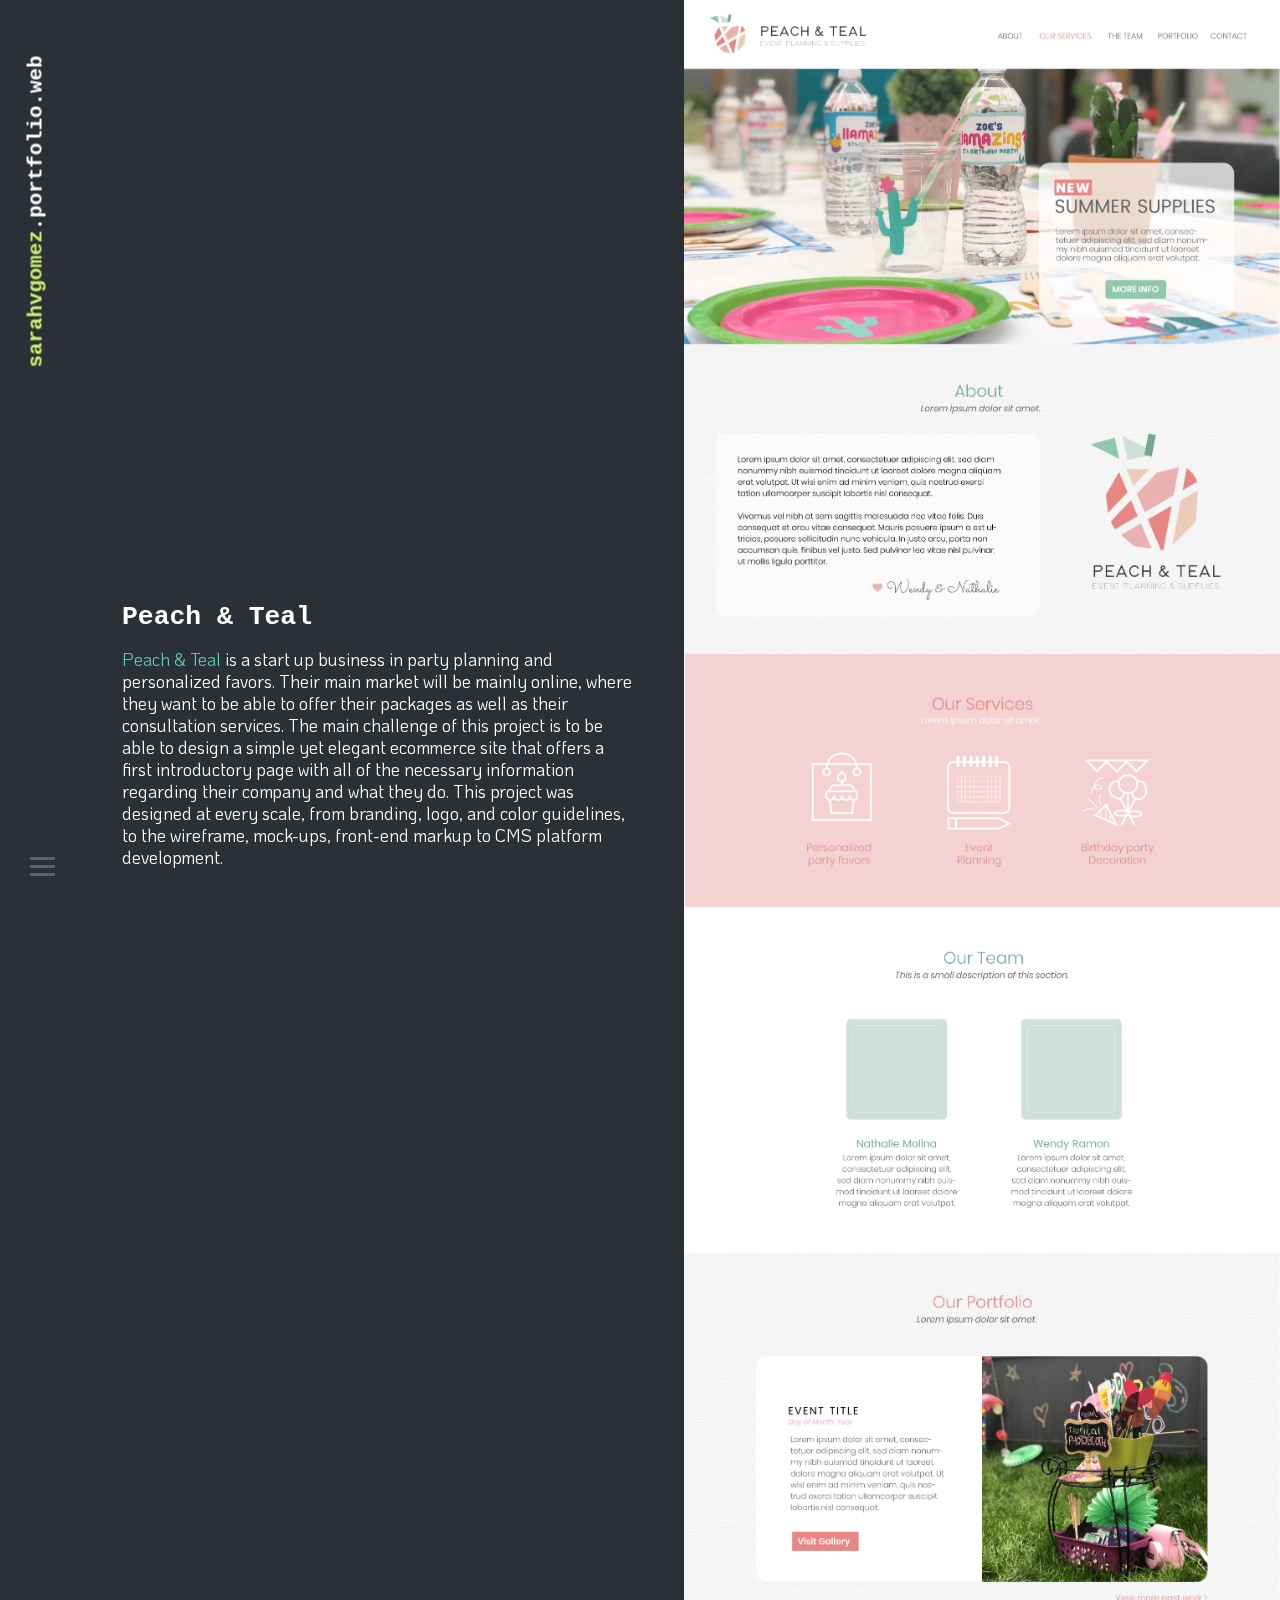
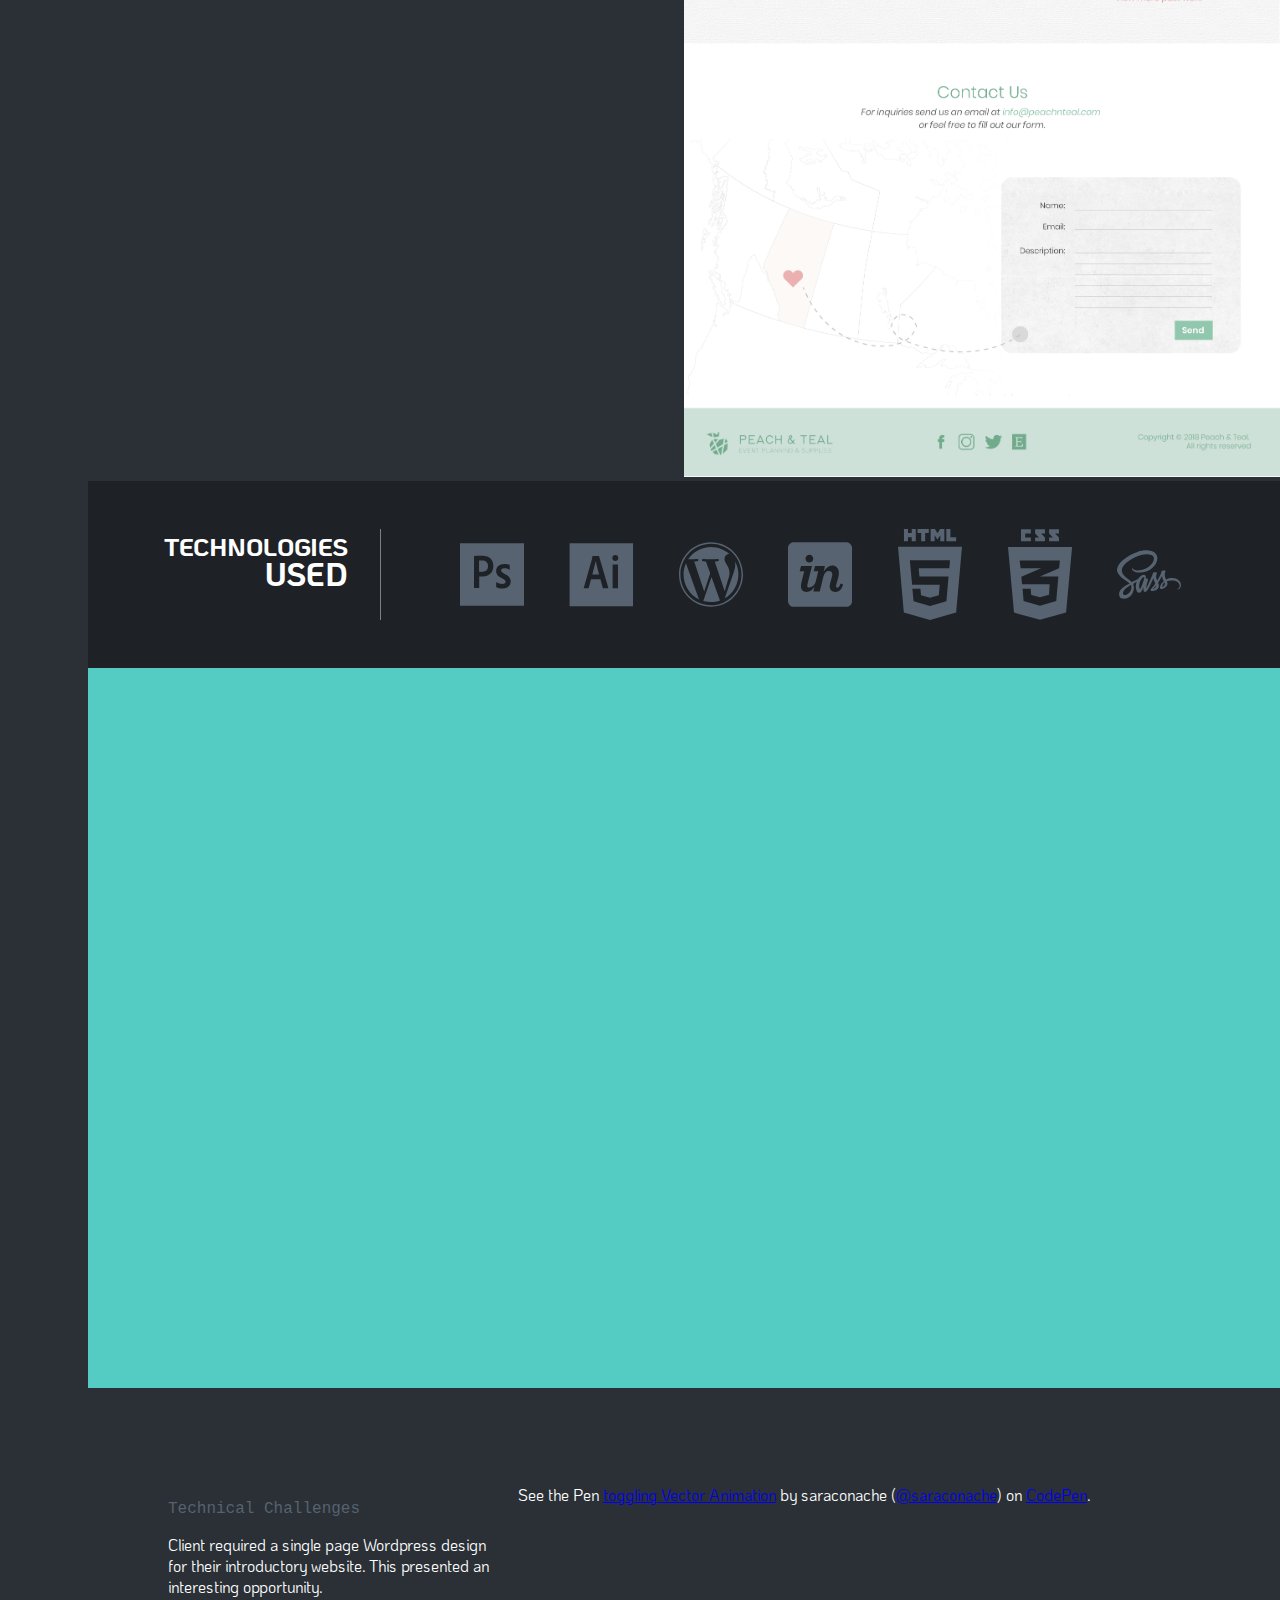
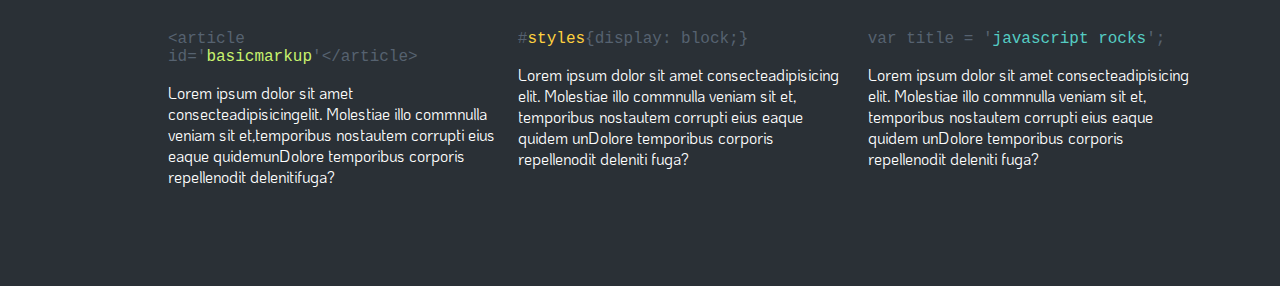
==== commit d7ff0abf: "gridwork" ====
--- a/project1.html
+++ b/project1.html
@@ -114,7 +114,7 @@
   fixed.classList.remove('fixedCSS');
 }
 
-
+/* Speech bubbles! */
 var ypos = window.pageYOffset;
   if(ypos > 5){
   bubbleOne_p1.style.display = "inline-block";
--- a/css/style.css
+++ b/css/style.css
@@ -409,55 +409,6 @@
 }
 
 /* ----- Main container styles ------ */
-#works {
-  display: -ms-grid;
-  display: grid;
-  -ms-grid-columns: (minmax(18rem, 1fr))[auto-fit];
-      grid-template-columns: repeat(auto-fit, minmax(18rem, 1fr));
-  grid-auto-rows: 15rem;
-  height: 100%;
-}
-
-@media (max-width: 450px) {
-  #works {
-    -ms-grid-columns: (minmax(10rem, 1fr))[auto-fit];
-        grid-template-columns: repeat(auto-fit, minmax(10rem, 1fr));
-    grid-auto-rows: 11rem;
-  }
-}
-
-@media (min-width: 451px) {
-  #works {
-    -ms-grid-columns: (minmax(13rem, 1fr))[auto-fit];
-        grid-template-columns: repeat(auto-fit, minmax(13rem, 1fr));
-    grid-auto-rows: 12rem;
-  }
-}
-
-@media (min-width: 1100px) {
-  #works {
-    -ms-grid-columns: (minmax(18rem, 1fr))[auto-fit];
-        grid-template-columns: repeat(auto-fit, minmax(18rem, 1fr));
-    grid-auto-rows: 15rem;
-  }
-}
-
-@media (min-width: 2450px) {
-  #works {
-    -ms-grid-columns: (minmax(35rem, 1fr))[auto-fit];
-        grid-template-columns: repeat(auto-fit, minmax(35rem, 1fr));
-    grid-auto-rows: 30rem;
-  }
-}
-
-@media (min-width: 2000px) {
-  #works {
-    -ms-grid-columns: (minmx(28rem, 1fr))[auto-fit];
-        grid-template-columns: repeat(auto-fit, minmx(28rem, 1fr));
-    grid-auto-rows: 25rem;
-  }
-}
-
 #works div img {
   width: 100%;
   height: 100%;
@@ -1331,6 +1282,7 @@
       flex-wrap: wrap;
   -ms-flex-pack: distribute;
       justify-content: space-around;
+  width: 70%;
 }
 
 @media (max-width: 450px) {
